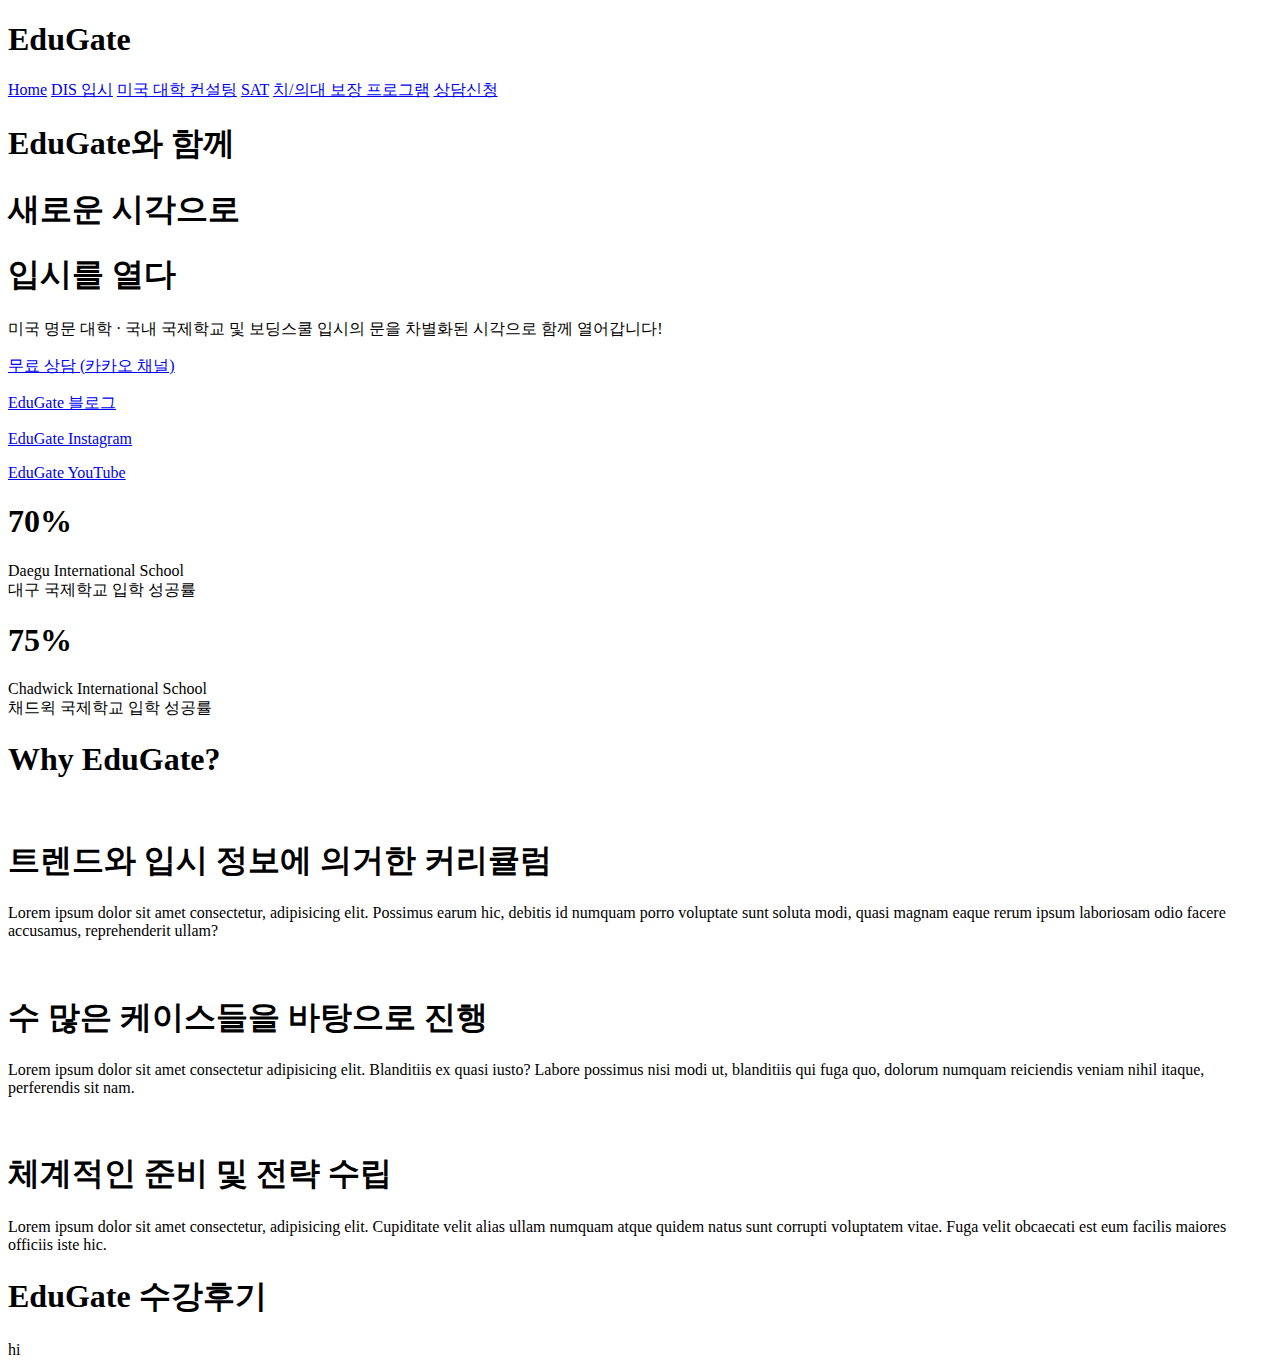
==== EduGate Website/index.html @ 1e550683 "Main Page" ====
<!DOCTYPE html>
<html lang="en">
<head>
    <link rel="stylesheet" href="./style.css">
    <link rel="stylesheet" href="./Ustyle.css">
    <link rel="preconnect" href="https://fonts.googleapis.com">
    <link rel="preconnect" href="https://fonts.gstatic.com" crossorigin>
    <link href="https://fonts.googleapis.com/css2?family=Nanum+Gothic:wght@400;700;800&display=swap" rel="stylesheet">
</head>
<body>
    <section id="header">
        <div class="header-logo">
            <h1 class="header-logo-text">EduGate</h1>
        </div>
        <div class="header-menu">
            <a href="./index.html" class="header-menu-ele header-menu-Home">Home</a>
            <a href="./Pages/DIS.html" class="header-menu-ele header-menu-DIS">DIS 입시</a>
            <a href="./Pages/Consulting.html" class="header-menu-ele header-menu-College">미국 대학 컨설팅</a>
            <a href="./Pages/SAT.html" class="header-menu-ele header-menu-SAT">SAT</a>
            <a href="./Pages/Med.html" class="header-menu-ele header-menu-Med">치/의대 보장 프로그램</a>
            <a href="#footer" class="header-menu-ele header-menu-Contact">상담신청</a>
        </div>
    </section>
    <section id="main">
        <div class="main-title">
            <h1 class="main-title-text main-title-text1">EduGate와 함께</h1>
            <h1 class="main-title-text main-title-text2">새로운 시각으로</h1>
            <h1 class="main-title-text main-title-text3">입시를 열다</h1>
        </div>
        <p class="main-description">미국 명문 대학 · 국내 국제학교 및 보딩스쿨 입시의 문을 차별화된 시각으로 함께 열어갑니다!</p>
        <div class="main-link-container">
            <a href="http://pf.kakao.com/_VxdJHG"><div class="main-link-item main-link-kakao"><p>무료 상담 (카카오 채널)</p></div></a>
            <a href="http://blog.naver.com/edugate-daegu"><div class="main-link-item main-link-blog"><p>EduGate 블로그</p></div></a>
            <a href="http://instagram.com/edugate_daegu/"><div class="main-link-item main-link-instagram"><p>EduGate Instagram</p></div></a>
            <a href="https://www.youtube.com/@edugatekorea"><div class="main-link-item main-link-youtube"><p>EduGate YouTube</p></div></a>
        </div>
    </section>
    <section id="stats">
        <div class="stats-container">
            <div class="stats-item">
                <h1 class="stats-item-title">70%</h1>
                <p class="stats-item-para">Daegu International School<br>대구 국제학교 입학 성공률</p>
            </div>
            <div class="stats-item">
                <h1 class="stats-item-title">75%</h1>
                <p class="stats-item-para">Chadwick International School<br>채드윅 국제학교 입학 성공률</p>
            </div>
        </div>
    </section>
    <section id="why">
        <h1 class="why-title section-title">Why EduGate?</h1>
        <div class="why-container">
            <div class="why-element">
                <img src="" alt="">
                <h1 class="why-element-title">트렌드와 입시 정보에 의거한 커리큘럼</h1>
                <p class="why-element-para">Lorem ipsum dolor sit amet consectetur, adipisicing elit. Possimus earum hic, debitis id numquam porro voluptate sunt soluta modi, quasi magnam eaque rerum ipsum laboriosam odio facere accusamus, reprehenderit ullam?</p>
            </div>
            <div class="why-element">
                <img src="" alt="">
                <h1 class="why-element-title">수 많은 케이스들을 바탕으로 진행</h1>
                <p class="why-element-para">Lorem ipsum dolor sit amet consectetur adipisicing elit. Blanditiis ex quasi iusto? Labore possimus nisi modi ut, blanditiis qui fuga quo, dolorum numquam reiciendis veniam nihil itaque, perferendis sit nam.</p>
            </div>
            <div class="why-element">
                <img src="" alt="">
                <h1 class="why-element-title">체계적인 준비 및 전략 수립</h1>
                <p class="why-element-para">Lorem ipsum dolor sit amet consectetur, adipisicing elit. Cupiditate velit alias ullam numquam atque quidem natus sunt corrupti voluptatem vitae. Fuga velit obcaecati est eum facilis maiores officiis iste hic.</p>
            </div>
        </div>
    </section>
    <section id="review">
        <h1 class="review-title section-title">EduGate 수강후기</h1>
    </section>
    <section id="college"></section>
    <section id="footer">hi</section>
</body>
</html>
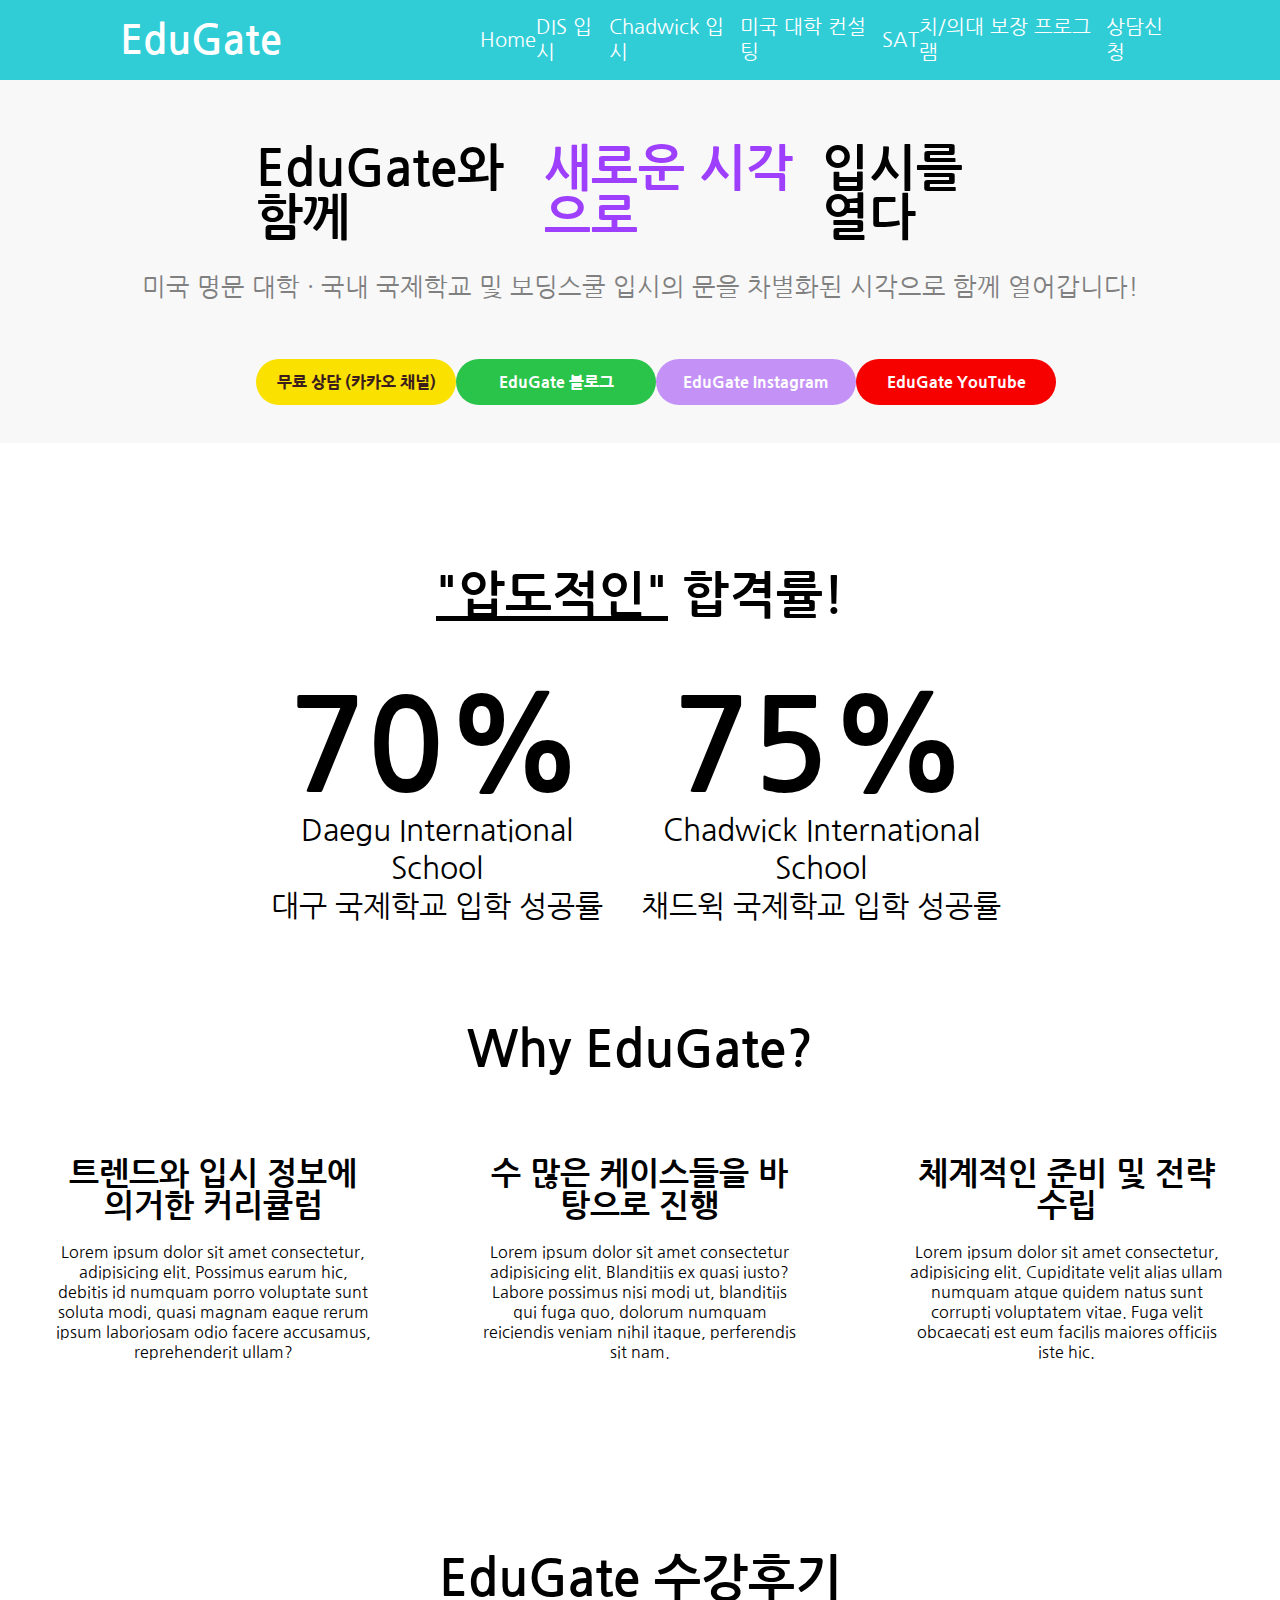
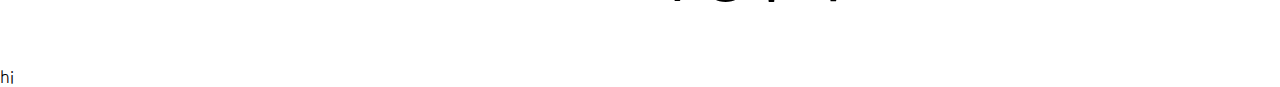
==== commit 822c3f6f: "Main Page Design" ====
--- a/EduGate Website/index.html
+++ b/EduGate Website/index.html
@@ -15,6 +15,7 @@
         <div class="header-menu">
             <a href="./index.html" class="header-menu-ele header-menu-Home">Home</a>
             <a href="./Pages/DIS.html" class="header-menu-ele header-menu-DIS">DIS 입시</a>
+            <a href="./Pages/Chadwick.html" class="header-menu-ele header-menu-DIS">Chadwick 입시</a>
             <a href="./Pages/Consulting.html" class="header-menu-ele header-menu-College">미국 대학 컨설팅</a>
             <a href="./Pages/SAT.html" class="header-menu-ele header-menu-SAT">SAT</a>
             <a href="./Pages/Med.html" class="header-menu-ele header-menu-Med">치/의대 보장 프로그램</a>
@@ -36,6 +37,7 @@
         </div>
     </section>
     <section id="stats">
+        <h1 class="section-title"><span class="under-line">"압도적인"</span> 합격률!</h1>
         <div class="stats-container">
             <div class="stats-item">
                 <h1 class="stats-item-title">70%</h1>
@@ -51,17 +53,17 @@
         <h1 class="why-title section-title">Why EduGate?</h1>
         <div class="why-container">
             <div class="why-element">
-                <img src="" alt="">
+                <img src="./Images/360_F_248426448_NVKLywWqArG2ADUxDq6QprtIzsF82dMF.jpg" alt="">
                 <h1 class="why-element-title">트렌드와 입시 정보에 의거한 커리큘럼</h1>
                 <p class="why-element-para">Lorem ipsum dolor sit amet consectetur, adipisicing elit. Possimus earum hic, debitis id numquam porro voluptate sunt soluta modi, quasi magnam eaque rerum ipsum laboriosam odio facere accusamus, reprehenderit ullam?</p>
             </div>
             <div class="why-element">
-                <img src="" alt="">
+                <img src="./Images/360_F_248426448_NVKLywWqArG2ADUxDq6QprtIzsF82dMF.jpg" alt="">
                 <h1 class="why-element-title">수 많은 케이스들을 바탕으로 진행</h1>
                 <p class="why-element-para">Lorem ipsum dolor sit amet consectetur adipisicing elit. Blanditiis ex quasi iusto? Labore possimus nisi modi ut, blanditiis qui fuga quo, dolorum numquam reiciendis veniam nihil itaque, perferendis sit nam.</p>
             </div>
             <div class="why-element">
-                <img src="" alt="">
+                <img src="./Images/360_F_248426448_NVKLywWqArG2ADUxDq6QprtIzsF82dMF.jpg" alt="">
                 <h1 class="why-element-title">체계적인 준비 및 전략 수립</h1>
                 <p class="why-element-para">Lorem ipsum dolor sit amet consectetur, adipisicing elit. Cupiditate velit alias ullam numquam atque quidem natus sunt corrupti voluptatem vitae. Fuga velit obcaecati est eum facilis maiores officiis iste hic.</p>
             </div>
--- a/EduGate Website/style.css
+++ b/EduGate Website/style.css
@@ -0,0 +1,139 @@
+/* Commons */
+.section-title {
+    margin-top: 5%;
+    margin-bottom: 5%;
+    text-align: center;
+    font-size: 50px;
+}
+.under-line {
+    text-decoration: underline;
+}
+/* Main Section */
+#main {
+    padding-top: 5%;
+    padding-bottom: 3%;
+    background-color: rgb(248,248,249);
+}
+
+.main-title {
+    width: 60%;
+    margin-left: 20%;
+    display: flex;
+    justify-content: space-between;
+}
+
+.main-title-text {
+    font-size: 50px;
+}
+
+.main-title-text2 {
+    color: rgb(158,63,253);
+}
+
+.main-description {
+    color: gray;
+    padding: 30px;
+    font-size: 25px;
+    text-align: center;
+}
+
+.main-link-container {
+    display: flex;
+    width: 60%;
+    margin-top: 2%;
+    margin-left: 20%;
+    justify-content: space-between;
+}
+
+.main-link-container a {
+    text-decoration: none;
+}
+
+.main-link-item {
+    width: 200px;
+    text-align: center;
+    border-radius: 25px;
+}
+
+.main-link-item p {
+    color: white;
+    padding-top: 15px;
+    padding-bottom: 15px;
+    font-weight: 900;
+}
+
+.main-link-kakao {
+    background-color: rgb(250,225,0);
+}
+
+.main-link-kakao p {
+    color: rgb(60,29,30);
+}
+
+.main-link-blog {
+    background-color: rgb(42,196,75);
+    color: white;
+}
+
+.main-link-instagram {
+    background-color: rgb(196,145,247);
+    color: white;
+}
+
+.main-link-youtube {
+    background-color: rgb(247,0,0);
+    color: white;
+}
+
+/* Stats Section*/
+
+#stats {
+    padding-top: 5%;
+    margin-bottom: 100px;
+}
+
+.stats-container {
+    display: flex;
+    padding-right: 20%;
+    padding-left: 20%;
+    justify-content: space-between;
+}
+
+.stats-item {
+    text-align: center;
+}
+
+.stats-item-title {
+    font-size: 10vw;
+    font-weight: bolder;
+}
+
+.stats-item-para {
+    font-size: 30px;
+}
+
+/* Why EduGate Section */
+
+#why {
+    padding-bottom: 10%;
+}
+
+.why-container {
+    display: flex;
+    justify-content: space-around;
+}
+
+.why-element {
+    width: 25%;
+}
+
+.why-element-title {
+    margin-bottom: 20px;
+}
+
+.why-element-title,
+.why-element-para {
+    text-align: center;
+}
+
+/* Review Section */
--- a/EduGate Website/Ustyle.css
+++ b/EduGate Website/Ustyle.css
@@ -0,0 +1,36 @@
+* {
+    margin: 0;
+    padding: 0;
+    font-family: "Nanum Gothic", sans-serif;
+}
+
+#header {
+    background-color: rgb(48,205,215);
+    height: 80px;
+    display: flex;
+    justify-content: space-between;
+}
+
+.header-logo {
+    margin-left: 120px;
+    align-self: center;
+}
+
+.header-logo-text {
+    color: white;
+    font-size: 40px;
+}
+
+.header-menu {
+    margin-right: 100px;
+    display: flex;
+    width: 700px;
+    justify-content: space-between;
+}
+
+.header-menu-ele {
+    text-decoration: none;
+    color: white;
+    align-self: center;
+    font-size: 20px;
+}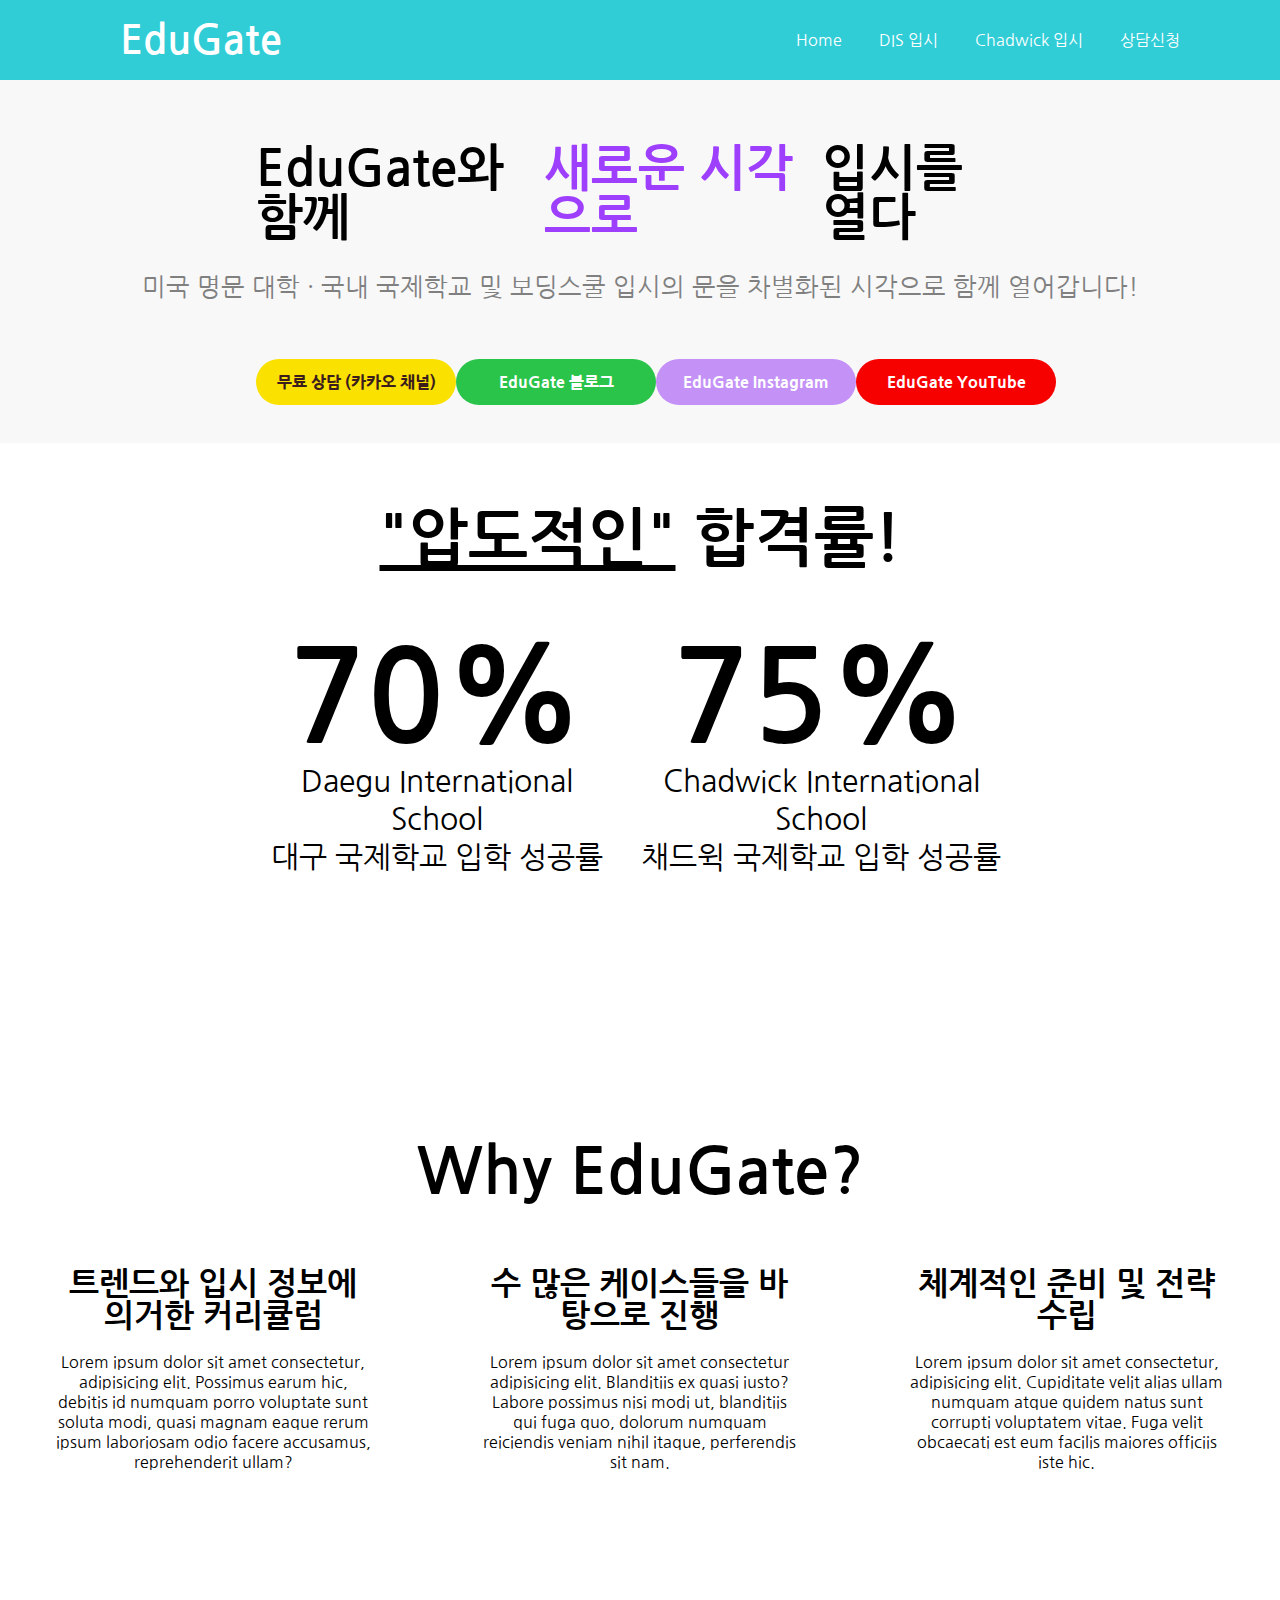
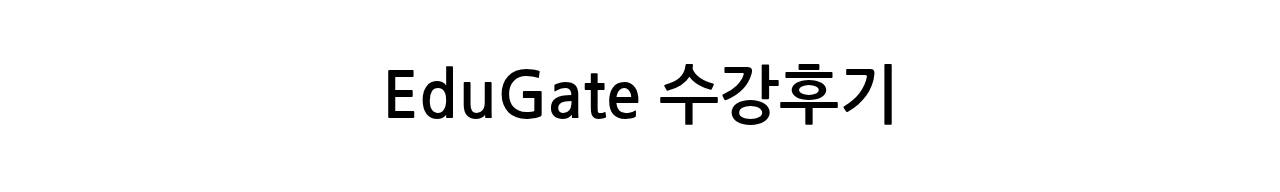
==== commit 60ea9716: "Header Menu Hover Action" ====
--- a/EduGate Website/index.html
+++ b/EduGate Website/index.html
@@ -1,6 +1,7 @@
 <!DOCTYPE html>
 <html lang="en">
 <head>
+    <title>EduGate</title>
     <link rel="stylesheet" href="./style.css">
     <link rel="stylesheet" href="./Ustyle.css">
     <link rel="preconnect" href="https://fonts.googleapis.com">
@@ -10,12 +11,12 @@
 <body>
     <section id="header">
         <div class="header-logo">
-            <h1 class="header-logo-text">EduGate</h1>
+            <a href="./index.html"><h1 class="header-logo-text">EduGate</h1></a>
         </div>
         <div class="header-menu">
             <a href="./index.html" class="header-menu-ele header-menu-Home">Home</a>
-            <a href="./Pages/DIS.html" class="header-menu-ele header-menu-DIS">DIS 입시</a>
-            <a href="./Pages/Chadwick.html" class="header-menu-ele header-menu-DIS">Chadwick 입시</a>
+            <a href="./Pages/DIS.html" target="_blank" class="header-menu-ele header-menu-DIS">DIS 입시</a>
+            <a href="./Pages/Chadwick.html" class="header-menu-ele header-menu-Chadwick">Chadwick 입시</a>
             <a href="./Pages/Consulting.html" class="header-menu-ele header-menu-College">미국 대학 컨설팅</a>
             <a href="./Pages/SAT.html" class="header-menu-ele header-menu-SAT">SAT</a>
             <a href="./Pages/Med.html" class="header-menu-ele header-menu-Med">치/의대 보장 프로그램</a>
@@ -73,6 +74,8 @@
         <h1 class="review-title section-title">EduGate 수강후기</h1>
     </section>
     <section id="college"></section>
-    <section id="footer">hi</section>
+    <section id="footer">
+        
+    </section>
 </body>
 </html>--- a/EduGate Website/style.css
+++ b/EduGate Website/style.css
@@ -3,11 +3,19 @@
     margin-top: 5%;
     margin-bottom: 5%;
     text-align: center;
-    font-size: 50px;
+    font-size: 5vw;
 }
 .under-line {
     text-decoration: underline;
 }
+
+/* Invisible */
+.header-menu-College,
+.header-menu-SAT,
+.header-menu-Med {
+    display: none;
+}
+
 /* Main Section */
 #main {
     padding-top: 5%;
@@ -88,7 +96,6 @@
 /* Stats Section*/
 
 #stats {
-    padding-top: 5%;
     margin-bottom: 100px;
 }
 
@@ -115,6 +122,7 @@
 /* Why EduGate Section */
 
 #why {
+    padding-top: 100px;
     padding-bottom: 10%;
 }
 
@@ -124,7 +132,14 @@
 }
 
 .why-element {
+    display: flex;
+    flex-direction: column;
     width: 25%;
+}
+
+.why-element img {
+    align-self: center;
+    width: 80%;
 }
 
 .why-element-title {
--- a/EduGate Website/Ustyle.css
+++ b/EduGate Website/Ustyle.css
@@ -2,6 +2,13 @@
     margin: 0;
     padding: 0;
     font-family: "Nanum Gothic", sans-serif;
+}
+
+/* Invisible */
+.header-menu-College,
+.header-menu-SAT,
+.header-menu-Med {
+    display: none;
 }
 
 #header {
@@ -16,7 +23,12 @@
     align-self: center;
 }
 
+a:has(h1.header-logo-text) {
+    text-decoration: none;
+}
+
 .header-logo-text {
+    text-decoration: none;
     color: white;
     font-size: 40px;
 }
@@ -24,7 +36,7 @@
 .header-menu {
     margin-right: 100px;
     display: flex;
-    width: 700px;
+    width: 30vw;
     justify-content: space-between;
 }
 
@@ -32,5 +44,35 @@
     text-decoration: none;
     color: white;
     align-self: center;
-    font-size: 20px;
+    animation-name: out;
+    animation-duration: 0.3s;
+    animation-fill-mode: forwards;
+}
+
+.header-menu-ele:hover {
+    animation-name: in;
+    animation-duration: 0.3s;
+    animation-fill-mode: forwards;
+}
+
+@keyframes in {
+    0% {
+        font-size: 20px;
+        font-weight: 400;
+    }
+    100% {
+        font-weight: bold;
+        font-size: 23px;
+    }
+}
+
+@keyframes out {
+    0% {
+        font-weight: bold;
+        font-size: 23px;
+    }
+    100% {
+        font-size: 20px;
+        font-weight: 400;
+    }
 }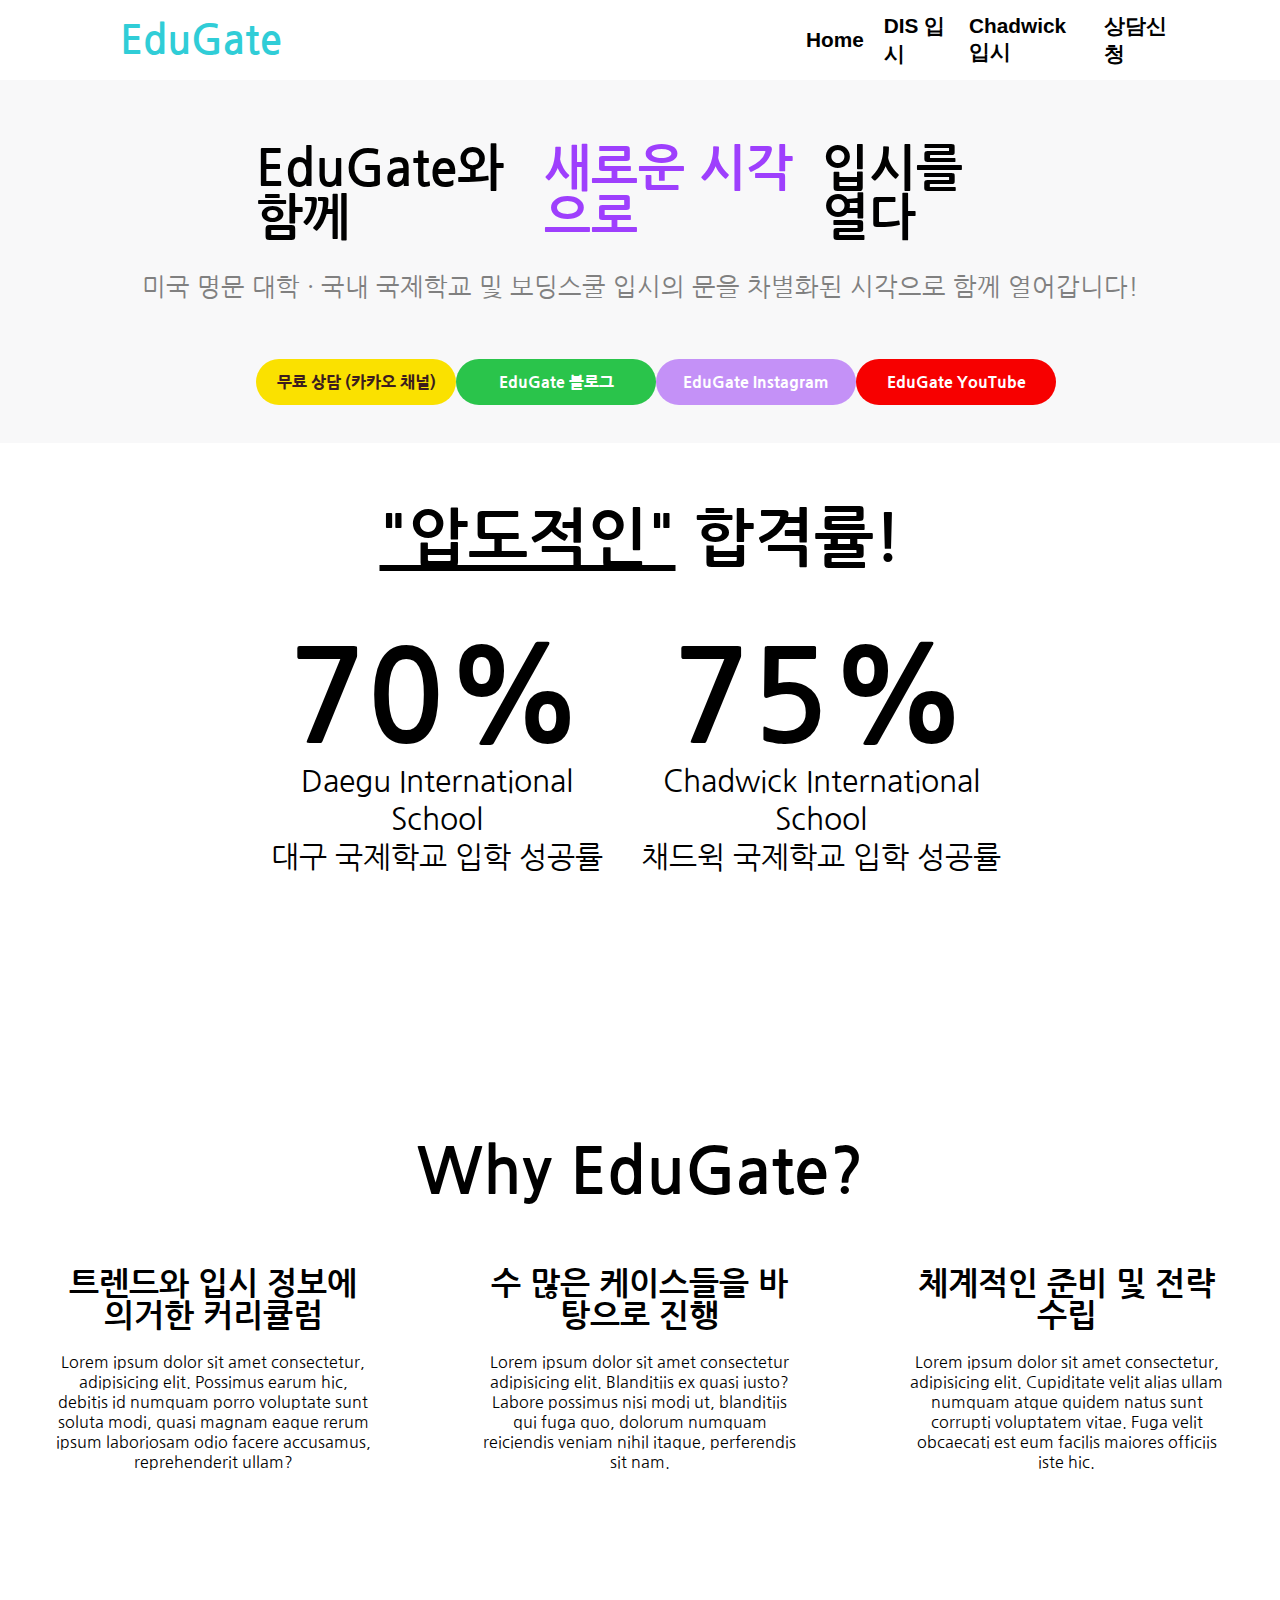
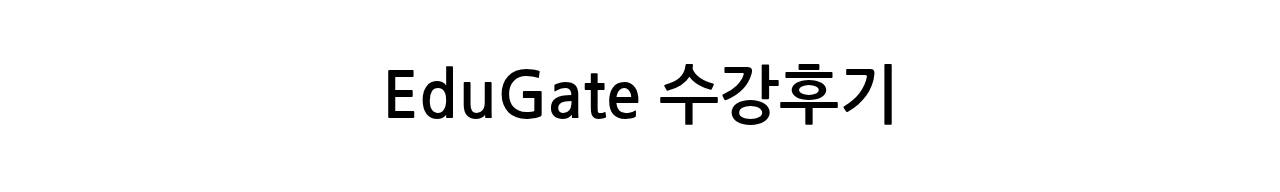
==== commit e7ad8a92: "Connected with app.js" ====
--- a/EduGate Website/index.html
+++ b/EduGate Website/index.html
@@ -7,15 +7,16 @@
     <link rel="preconnect" href="https://fonts.googleapis.com">
     <link rel="preconnect" href="https://fonts.gstatic.com" crossorigin>
     <link href="https://fonts.googleapis.com/css2?family=Nanum+Gothic:wght@400;700;800&display=swap" rel="stylesheet">
+    <script src="./app.js"></script>
 </head>
 <body>
-    <section id="header">
+    <section id="header" class="show">
         <div class="header-logo">
             <a href="./index.html"><h1 class="header-logo-text">EduGate</h1></a>
         </div>
         <div class="header-menu">
             <a href="./index.html" class="header-menu-ele header-menu-Home">Home</a>
-            <a href="./Pages/DIS.html" target="_blank" class="header-menu-ele header-menu-DIS">DIS 입시</a>
+            <a href="./Pages/DIS.html" class="header-menu-ele header-menu-DIS">DIS 입시</a>
             <a href="./Pages/Chadwick.html" class="header-menu-ele header-menu-Chadwick">Chadwick 입시</a>
             <a href="./Pages/Consulting.html" class="header-menu-ele header-menu-College">미국 대학 컨설팅</a>
             <a href="./Pages/SAT.html" class="header-menu-ele header-menu-SAT">SAT</a>
@@ -75,7 +76,7 @@
     </section>
     <section id="college"></section>
     <section id="footer">
-        
+
     </section>
 </body>
 </html>--- a/EduGate Website/style.css
+++ b/EduGate Website/style.css
@@ -9,12 +9,6 @@
     text-decoration: underline;
 }
 
-/* Invisible */
-.header-menu-College,
-.header-menu-SAT,
-.header-menu-Med {
-    display: none;
-}
 
 /* Main Section */
 #main {
--- a/EduGate Website/Ustyle.css
+++ b/EduGate Website/Ustyle.css
@@ -2,6 +2,11 @@
     margin: 0;
     padding: 0;
     font-family: "Nanum Gothic", sans-serif;
+}
+
+:root {
+    --main-color: rgb(48,205,215);
+    --sub-color: white;
 }
 
 /* Invisible */
@@ -12,7 +17,7 @@
 }
 
 #header {
-    background-color: rgb(48,205,215);
+    background-color: white;
     height: 80px;
     display: flex;
     justify-content: space-between;
@@ -29,7 +34,7 @@
 
 .header-logo-text {
     text-decoration: none;
-    color: white;
+    color: var(--main-color);
     font-size: 40px;
 }
 
@@ -42,19 +47,28 @@
 
 .header-menu-ele {
     text-decoration: none;
-    color: white;
+    color: black;
     align-self: center;
     animation-name: out;
-    animation-duration: 0.3s;
+    animation-duration: 0.5s;
     animation-fill-mode: forwards;
+    font-family: Arial, Helvetica, sans-serif;
+    font-weight: bold;
+    font-size: 1.3rem;
+    padding: 20px 10px;
+}
+
+.header-menu-ele:hover {
+    cursor: pointer;
 }
 
 .header-menu-ele:hover {
     animation-name: in;
-    animation-duration: 0.3s;
+    animation-duration: 0.5s;
     animation-fill-mode: forwards;
 }
 
+/*
 @keyframes in {
     0% {
         font-size: 20px;
@@ -62,17 +76,36 @@
     }
     100% {
         font-weight: bold;
-        font-size: 23px;
+        font-size: 20px;
     }
 }
 
 @keyframes out {
     0% {
         font-weight: bold;
-        font-size: 23px;
+        font-size: 20px;
     }
     100% {
         font-size: 20px;
         font-weight: 400;
     }
+}
+*/
+
+@keyframes in {
+    0% {
+        color: black;
+    }
+    100% {
+        color: var(--main-color);
+    }
+}
+
+@keyframes out {
+    0% {
+        color: var(--main-color);
+    }
+    100% {
+        color: black;
+    }
 }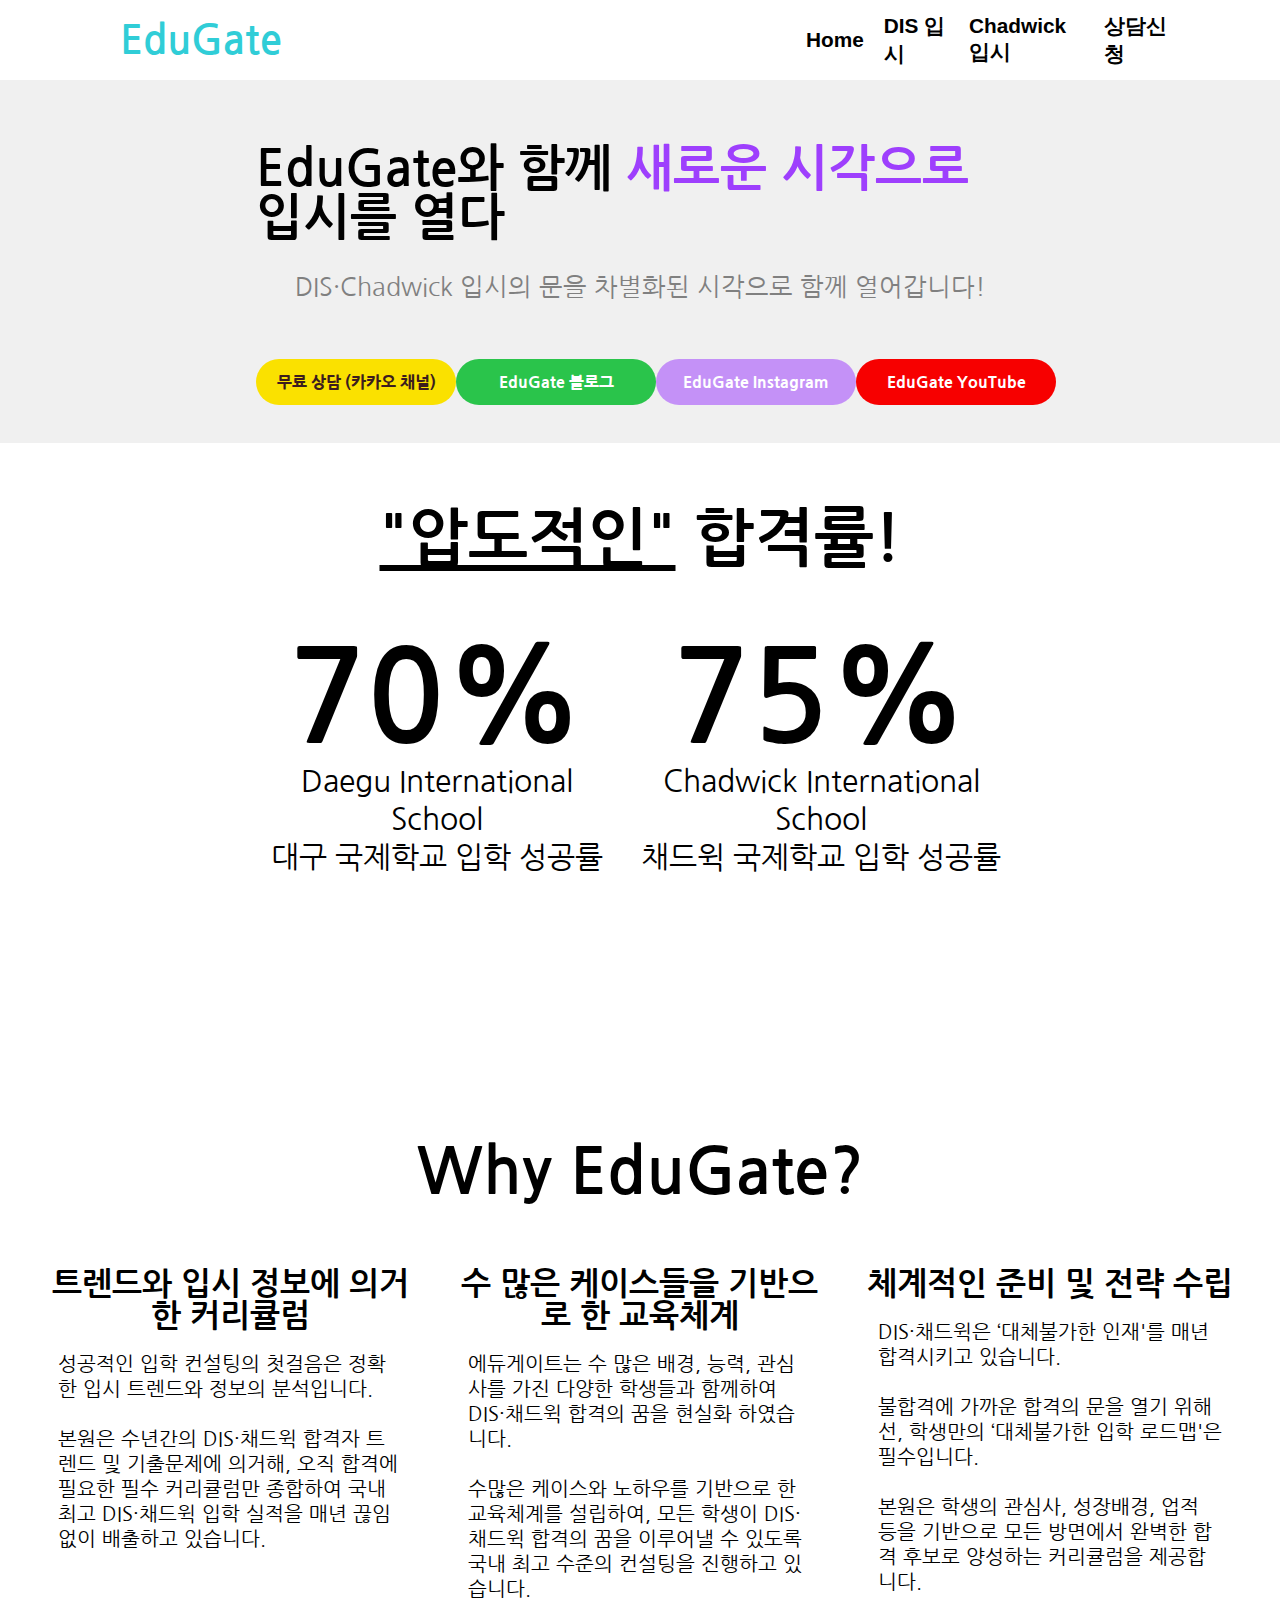
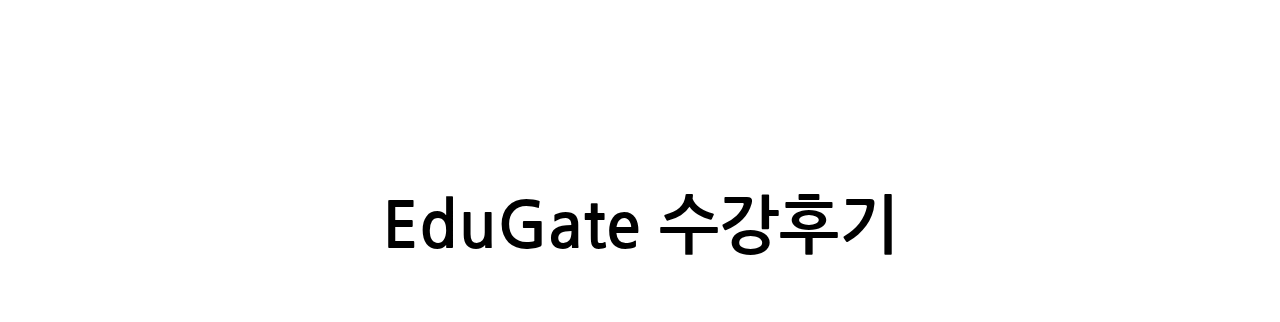
==== commit d52f3799: "Why EduGate Section Update" ====
--- a/EduGate Website/index.html
+++ b/EduGate Website/index.html
@@ -26,11 +26,9 @@
     </section>
     <section id="main">
         <div class="main-title">
-            <h1 class="main-title-text main-title-text1">EduGate와 함께</h1>
-            <h1 class="main-title-text main-title-text2">새로운 시각으로</h1>
-            <h1 class="main-title-text main-title-text3">입시를 열다</h1>
+            <h1 class="main-title-text">EduGate와 함께 <span class="main-title-text2">새로운 시각으로</span> 입시를 열다</h1>
         </div>
-        <p class="main-description">미국 명문 대학 · 국내 국제학교 및 보딩스쿨 입시의 문을 차별화된 시각으로 함께 열어갑니다!</p>
+        <p class="main-description">DIS·Chadwick 입시의 문을 차별화된 시각으로 함께 열어갑니다!</p>
         <div class="main-link-container">
             <a href="http://pf.kakao.com/_VxdJHG"><div class="main-link-item main-link-kakao"><p>무료 상담 (카카오 채널)</p></div></a>
             <a href="http://blog.naver.com/edugate-daegu"><div class="main-link-item main-link-blog"><p>EduGate 블로그</p></div></a>
@@ -57,17 +55,22 @@
             <div class="why-element">
                 <img src="./Images/360_F_248426448_NVKLywWqArG2ADUxDq6QprtIzsF82dMF.jpg" alt="">
                 <h1 class="why-element-title">트렌드와 입시 정보에 의거한 커리큘럼</h1>
-                <p class="why-element-para">Lorem ipsum dolor sit amet consectetur, adipisicing elit. Possimus earum hic, debitis id numquam porro voluptate sunt soluta modi, quasi magnam eaque rerum ipsum laboriosam odio facere accusamus, reprehenderit ullam?</p>
+                <p class="why-element-para">성공적인 입학 컨설팅의 첫걸음은 정확한 입시 트렌드와 정보의 분석입니다.</br></br>
+                    본원은 수년간의 DIS·채드윅 합격자 트렌드 및 기출문제에 의거해, 오직 합격에 필요한 필수 커리큘럼만 종합하여 국내 최고 DIS·채드윅 입학 실적을 매년 끊임없이 배출하고 있습니다.</p>
             </div>
             <div class="why-element">
                 <img src="./Images/360_F_248426448_NVKLywWqArG2ADUxDq6QprtIzsF82dMF.jpg" alt="">
-                <h1 class="why-element-title">수 많은 케이스들을 바탕으로 진행</h1>
-                <p class="why-element-para">Lorem ipsum dolor sit amet consectetur adipisicing elit. Blanditiis ex quasi iusto? Labore possimus nisi modi ut, blanditiis qui fuga quo, dolorum numquam reiciendis veniam nihil itaque, perferendis sit nam.</p>
+                <h1 class="why-element-title">수 많은 케이스들을 기반으로 한 교육체계</h1>
+                <p class="why-element-para">에듀게이트는 수 많은 배경, 능력, 관심사를 가진 다양한 학생들과 함께하여 DIS·채드윅 합격의 꿈을 현실화 하였습니다.</br></br>
+                    수많은 케이스와 노하우를 기반으로 한 교육체계를 설립하여, 모든 학생이 DIS·채드윅 합격의 꿈을 이루어낼 수 있도록 국내 최고 수준의 컨설팅을 진행하고 있습니다. 
+                </p>
             </div>
             <div class="why-element">
                 <img src="./Images/360_F_248426448_NVKLywWqArG2ADUxDq6QprtIzsF82dMF.jpg" alt="">
                 <h1 class="why-element-title">체계적인 준비 및 전략 수립</h1>
-                <p class="why-element-para">Lorem ipsum dolor sit amet consectetur, adipisicing elit. Cupiditate velit alias ullam numquam atque quidem natus sunt corrupti voluptatem vitae. Fuga velit obcaecati est eum facilis maiores officiis iste hic.</p>
+                <p class="why-element-para">DIS·채드윅은 ‘대체불가한 인재'를 매년 합격시키고 있습니다.</br></br>
+                    불합격에 가까운 합격의 문을 열기 위해선, 학생만의 ‘대체불가한 입학 로드맵'은 필수입니다.</br></br>
+                    본원은 학생의 관심사, 성장배경, 업적 등을 기반으로 모든 방면에서 완벽한 합격 후보로 양성하는 커리큘럼을 제공합니다.</p>
             </div>
         </div>
     </section>
--- a/EduGate Website/style.css
+++ b/EduGate Website/style.css
@@ -14,7 +14,7 @@
 #main {
     padding-top: 5%;
     padding-bottom: 3%;
-    background-color: rgb(248,248,249);
+    background-color: rgb(240,240,240);
 }
 
 .main-title {
@@ -123,12 +123,13 @@
 .why-container {
     display: flex;
     justify-content: space-around;
+    padding: 0 2vw;
 }
 
 .why-element {
     display: flex;
     flex-direction: column;
-    width: 25%;
+    width: 30vw;
 }
 
 .why-element img {
@@ -138,11 +139,12 @@
 
 .why-element-title {
     margin-bottom: 20px;
-}
-
-.why-element-title,
-.why-element-para {
     text-align: center;
 }
 
+.why-element-para {
+    padding: 0 20px;
+    font-size: 20px;
+}
+
 /* Review Section */
--- a/EduGate Website/Ustyle.css
+++ b/EduGate Website/Ustyle.css
@@ -17,10 +17,22 @@
 }
 
 #header {
+    position: sticky;
+    top: 0px;
+    z-index: 2;
     background-color: white;
     height: 80px;
+    /*border-bottom: solid 1px black;*/
     display: flex;
     justify-content: space-between;
+}
+
+#header.show {
+    animation: show 0.5s forwards;
+}
+
+#header:not(.show) {
+    animation: disappear 0.5s forwards;
 }
 
 .header-logo {
@@ -68,29 +80,25 @@
     animation-fill-mode: forwards;
 }
 
-/*
-@keyframes in {
+@keyframes show {
     0% {
-        font-size: 20px;
-        font-weight: 400;
+        transform: translateY(-100%); 
     }
+
     100% {
-        font-weight: bold;
-        font-size: 20px;
+        transform: translateY(0%);
     }
 }
 
-@keyframes out {
+@keyframes disappear {
     0% {
-        font-weight: bold;
-        font-size: 20px;
+        transform: translateY(0%); 
     }
+
     100% {
-        font-size: 20px;
-        font-weight: 400;
+        transform: translateY(-100%);
     }
 }
-*/
 
 @keyframes in {
     0% {
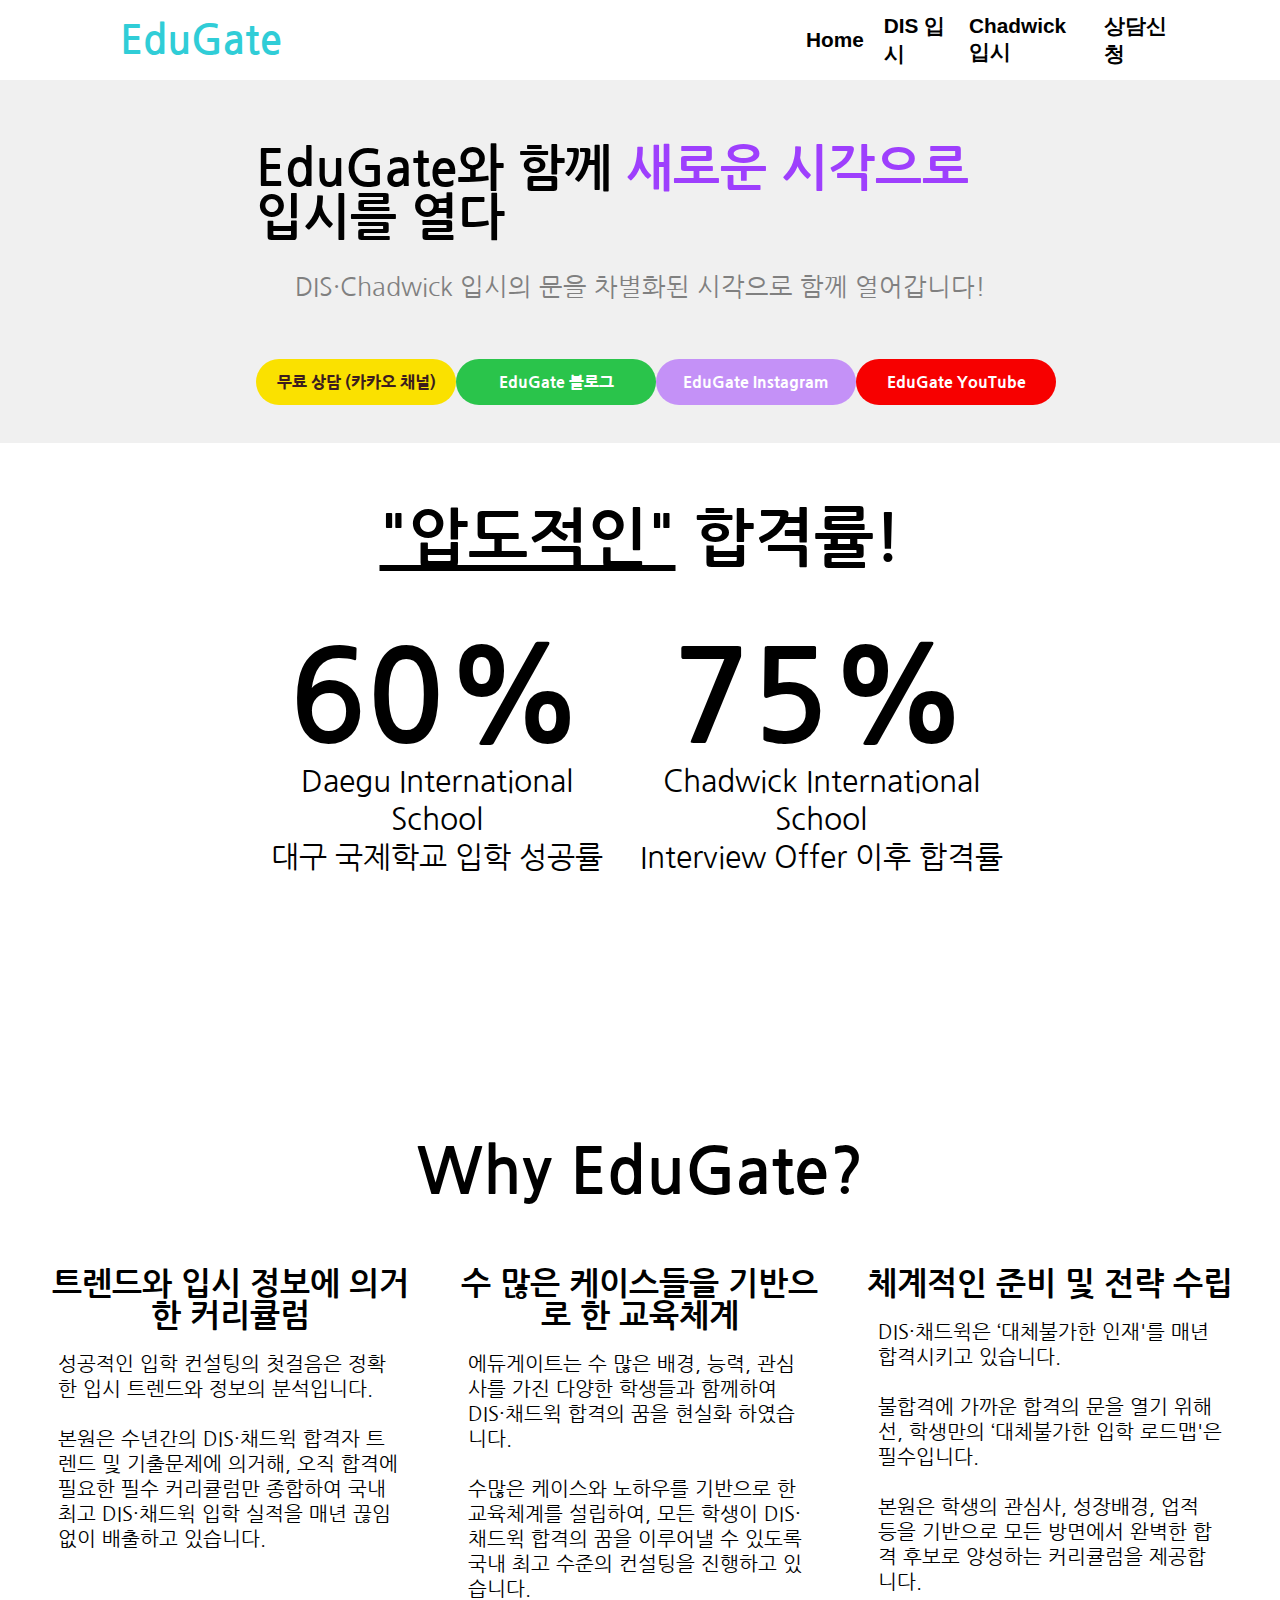
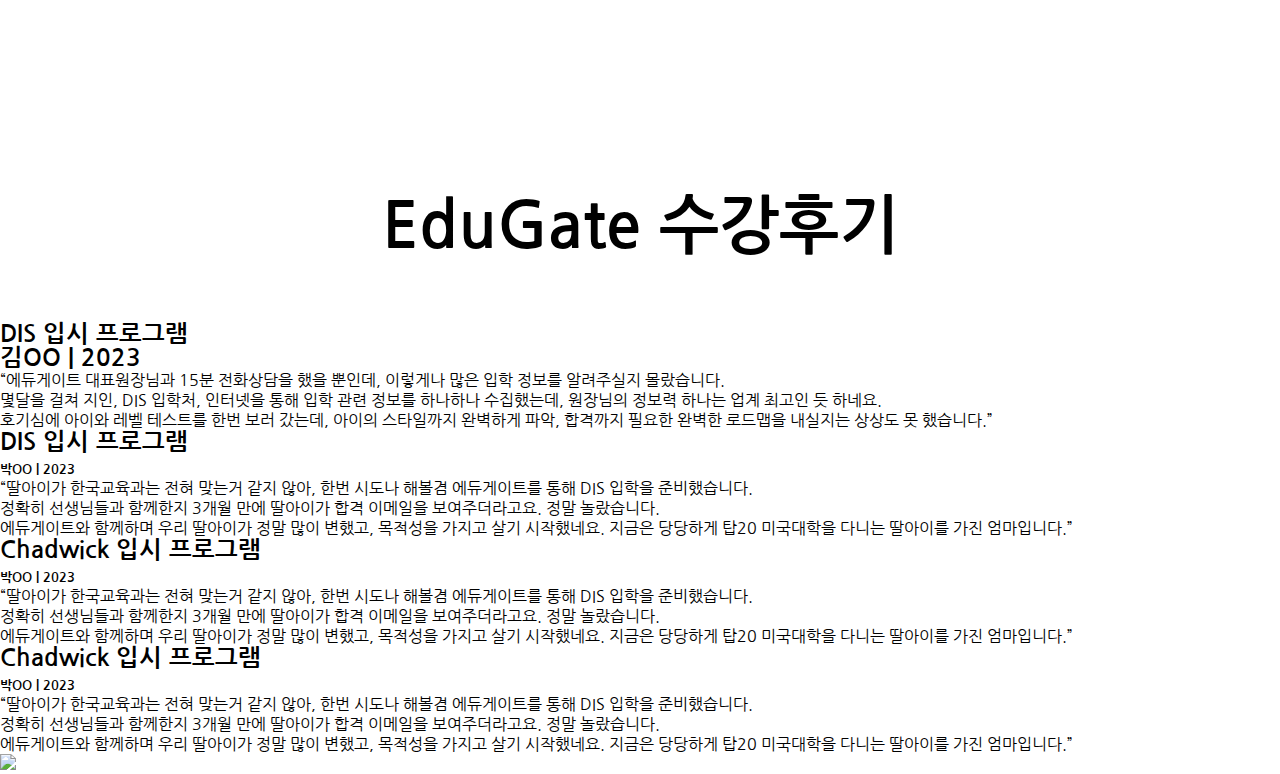
==== commit 22733fc8: "Added Images for Why EduGate Section. Added Review Section" ====
--- a/EduGate Website/index.html
+++ b/EduGate Website/index.html
@@ -40,12 +40,12 @@
         <h1 class="section-title"><span class="under-line">"압도적인"</span> 합격률!</h1>
         <div class="stats-container">
             <div class="stats-item">
-                <h1 class="stats-item-title">70%</h1>
+                <h1 class="stats-item-title">60%</h1>
                 <p class="stats-item-para">Daegu International School<br>대구 국제학교 입학 성공률</p>
             </div>
             <div class="stats-item">
                 <h1 class="stats-item-title">75%</h1>
-                <p class="stats-item-para">Chadwick International School<br>채드윅 국제학교 입학 성공률</p>
+                <p class="stats-item-para">Chadwick International School<br>Interview Offer 이후 합격률</p>
             </div>
         </div>
     </section>
@@ -53,20 +53,20 @@
         <h1 class="why-title section-title">Why EduGate?</h1>
         <div class="why-container">
             <div class="why-element">
-                <img src="./Images/360_F_248426448_NVKLywWqArG2ADUxDq6QprtIzsF82dMF.jpg" alt="">
+                <img src="./Images/Curriculum.png" alt="">
                 <h1 class="why-element-title">트렌드와 입시 정보에 의거한 커리큘럼</h1>
                 <p class="why-element-para">성공적인 입학 컨설팅의 첫걸음은 정확한 입시 트렌드와 정보의 분석입니다.</br></br>
                     본원은 수년간의 DIS·채드윅 합격자 트렌드 및 기출문제에 의거해, 오직 합격에 필요한 필수 커리큘럼만 종합하여 국내 최고 DIS·채드윅 입학 실적을 매년 끊임없이 배출하고 있습니다.</p>
             </div>
             <div class="why-element">
-                <img src="./Images/360_F_248426448_NVKLywWqArG2ADUxDq6QprtIzsF82dMF.jpg" alt="">
+                <img src="./Images/Acceptance.png" alt="">
                 <h1 class="why-element-title">수 많은 케이스들을 기반으로 한 교육체계</h1>
                 <p class="why-element-para">에듀게이트는 수 많은 배경, 능력, 관심사를 가진 다양한 학생들과 함께하여 DIS·채드윅 합격의 꿈을 현실화 하였습니다.</br></br>
                     수많은 케이스와 노하우를 기반으로 한 교육체계를 설립하여, 모든 학생이 DIS·채드윅 합격의 꿈을 이루어낼 수 있도록 국내 최고 수준의 컨설팅을 진행하고 있습니다. 
                 </p>
             </div>
             <div class="why-element">
-                <img src="./Images/360_F_248426448_NVKLywWqArG2ADUxDq6QprtIzsF82dMF.jpg" alt="">
+                <img src="./Images/Strategy.png" alt="">
                 <h1 class="why-element-title">체계적인 준비 및 전략 수립</h1>
                 <p class="why-element-para">DIS·채드윅은 ‘대체불가한 인재'를 매년 합격시키고 있습니다.</br></br>
                     불합격에 가까운 합격의 문을 열기 위해선, 학생만의 ‘대체불가한 입학 로드맵'은 필수입니다.</br></br>
@@ -76,6 +76,53 @@
     </section>
     <section id="review">
         <h1 class="review-title section-title">EduGate 수강후기</h1>
+        <div class="review-collection">
+            <div class="review-box">
+                <h2 class="review-box-title">
+                    DIS 입시 프로그램</br>
+                    <span class="review-box-sub">김OO | 2023</span>
+                </h2>
+                <p class="review-box-content">
+                    “에듀게이트 대표원장님과 15분 전화상담을 했을 뿐인데, 이렇게나 많은 입학 정보를 알려주실지 몰랐습니다.<br>
+                    몇달을 걸쳐 지인, DIS 입학처, 인터넷을 통해 입학 관련 정보를 하나하나 수집했는데, 원장님의 정보력 하나는 업계 최고인 듯 하네요.<br>
+                    호기심에 아이와 레벨 테스트를 한번 보러 갔는데, 아이의 스타일까지 완벽하게 파악, 합격까지 필요한 완벽한 로드맵을 내실지는 상상도 못 했습니다.”
+                </p>
+            </div>
+            <div class="review-box">
+                <h2 class="review-box-title">
+                    DIS 입시 프로그램</br>
+                    <span style="font-size: 1vw">박OO | 2023</span>
+                </h2>
+                <p class="review-box-content">
+                    “딸아이가 한국교육과는 전혀 맞는거 같지 않아, 한번 시도나 해볼겸 에듀게이트를 통해 DIS 입학을 준비했습니다.<br>
+                    정확히 선생님들과 함께한지 3개월 만에 딸아이가 합격 이메일을 보여주더라고요. 정말 놀랐습니다.<br>
+                    에듀게이트와 함께하며 우리 딸아이가 정말 많이 변했고, 목적성을 가지고 살기 시작했네요. 지금은 당당하게 탑20 미국대학을 다니는 딸아이를 가진 엄마입니다.”
+                </p>
+            </div>
+            <div class="review-box">
+                <h2 class="review-box-title">
+                    Chadwick 입시 프로그램</br>
+                    <span style="font-size: 1vw">박OO | 2023</span>
+                </h2>
+                <p class="review-box-content">
+                    “딸아이가 한국교육과는 전혀 맞는거 같지 않아, 한번 시도나 해볼겸 에듀게이트를 통해 DIS 입학을 준비했습니다.<br>
+                    정확히 선생님들과 함께한지 3개월 만에 딸아이가 합격 이메일을 보여주더라고요. 정말 놀랐습니다.<br>
+                    에듀게이트와 함께하며 우리 딸아이가 정말 많이 변했고, 목적성을 가지고 살기 시작했네요. 지금은 당당하게 탑20 미국대학을 다니는 딸아이를 가진 엄마입니다.”
+                </p>
+            </div>
+            <div class="review-box">
+                <h2 class="review-box-title">
+                    Chadwick 입시 프로그램</br>
+                    <span style="font-size: 1vw">박OO | 2023</span>
+                </h2>
+                <p class="review-box-content">
+                    “딸아이가 한국교육과는 전혀 맞는거 같지 않아, 한번 시도나 해볼겸 에듀게이트를 통해 DIS 입학을 준비했습니다.<br>
+                    정확히 선생님들과 함께한지 3개월 만에 딸아이가 합격 이메일을 보여주더라고요. 정말 놀랐습니다.<br>
+                    에듀게이트와 함께하며 우리 딸아이가 정말 많이 변했고, 목적성을 가지고 살기 시작했네요. 지금은 당당하게 탑20 미국대학을 다니는 딸아이를 가진 엄마입니다.”
+                </p>
+                <img src="./Images/Chadwick Logo.png">
+            </div>
+        </div>
     </section>
     <section id="college"></section>
     <section id="footer">
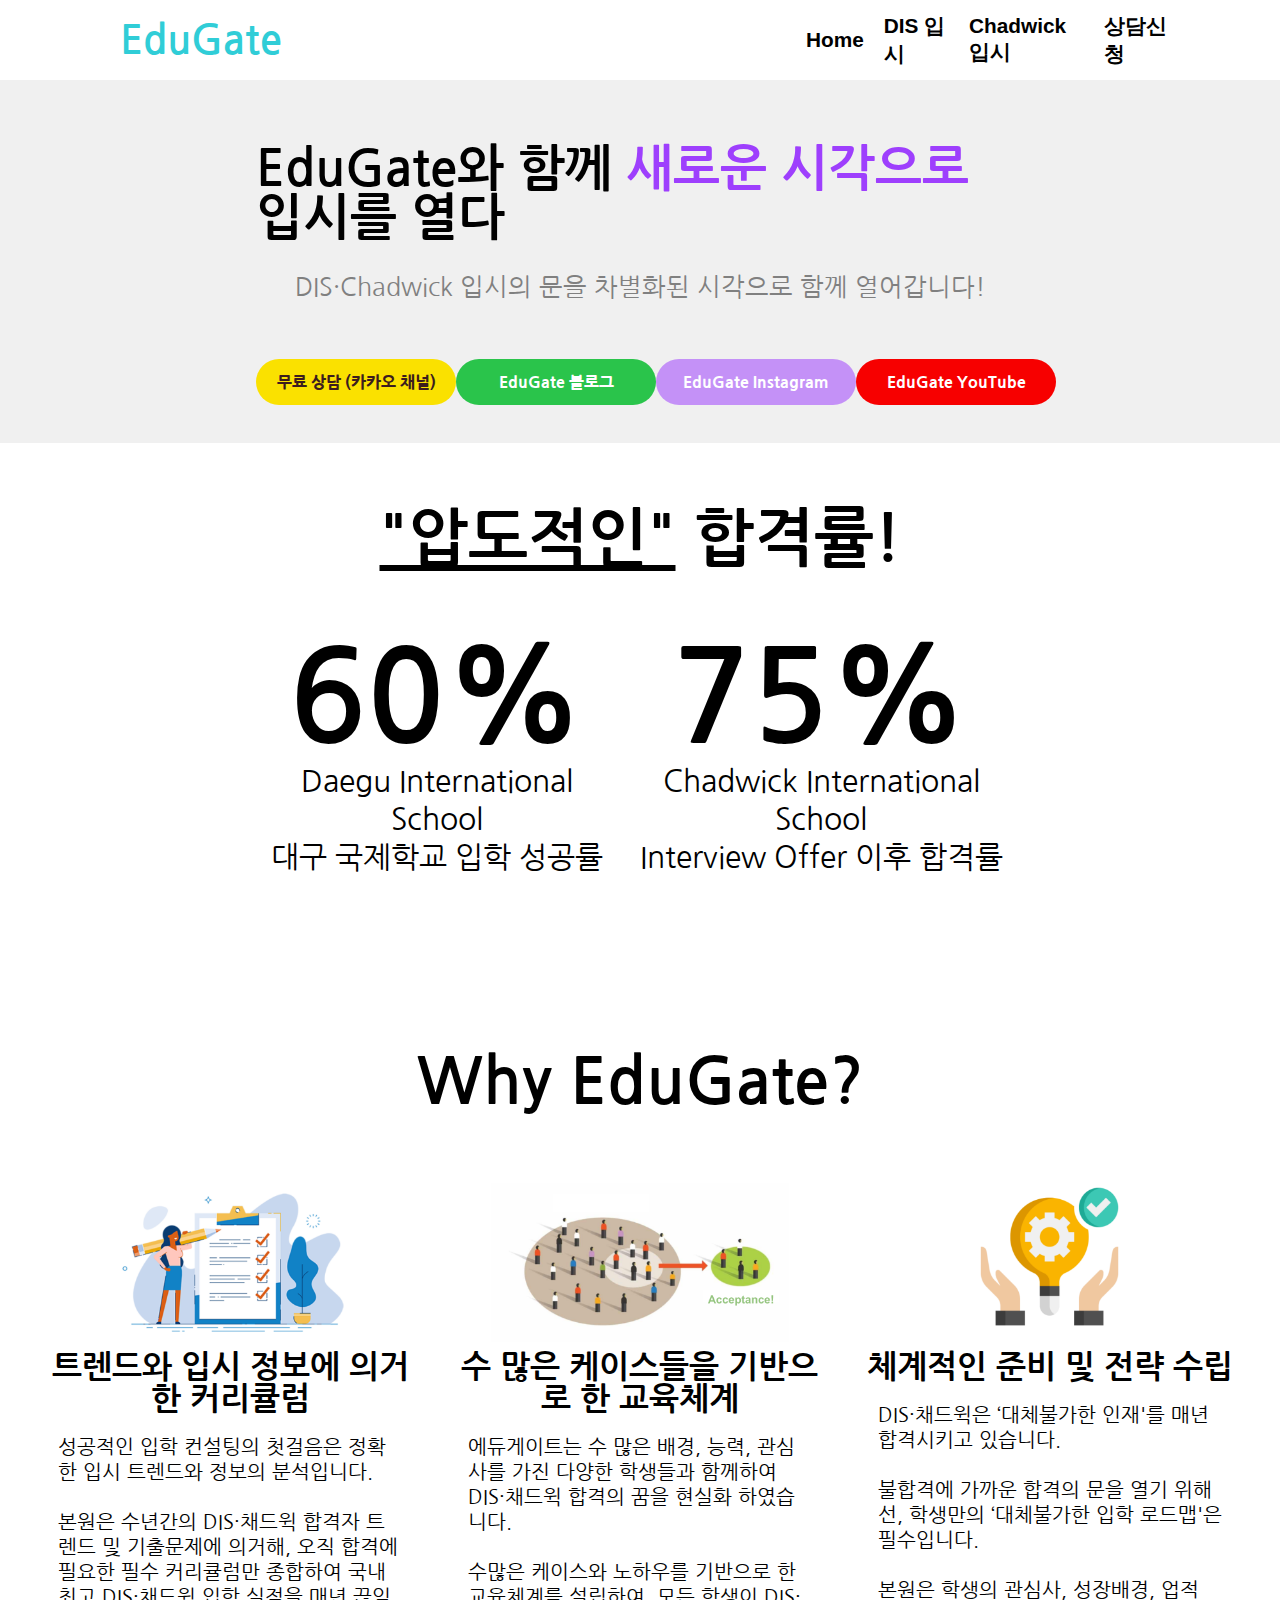
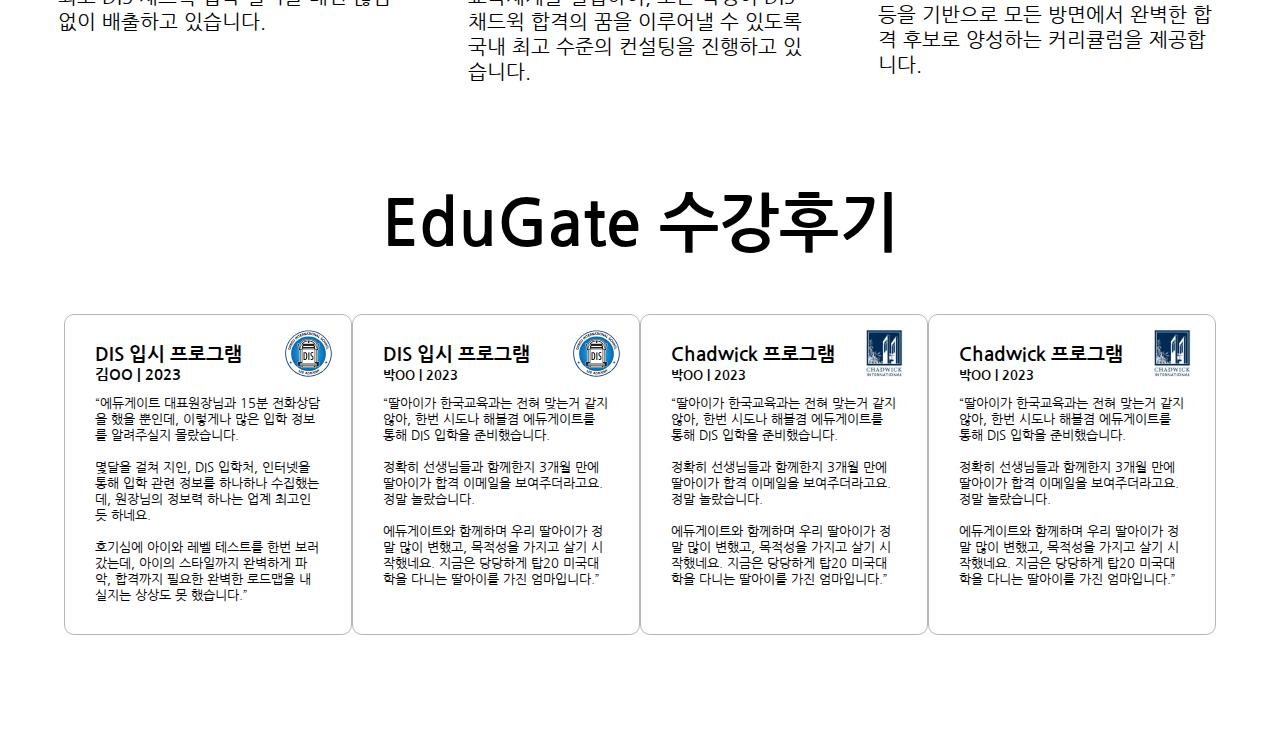
==== commit c4b3b982: "Border-box" ====
--- a/EduGate Website/index.html
+++ b/EduGate Website/index.html
@@ -83,10 +83,11 @@
                     <span class="review-box-sub">김OO | 2023</span>
                 </h2>
                 <p class="review-box-content">
-                    “에듀게이트 대표원장님과 15분 전화상담을 했을 뿐인데, 이렇게나 많은 입학 정보를 알려주실지 몰랐습니다.<br>
-                    몇달을 걸쳐 지인, DIS 입학처, 인터넷을 통해 입학 관련 정보를 하나하나 수집했는데, 원장님의 정보력 하나는 업계 최고인 듯 하네요.<br>
+                    “에듀게이트 대표원장님과 15분 전화상담을 했을 뿐인데, 이렇게나 많은 입학 정보를 알려주실지 몰랐습니다.<br><br>
+                    몇달을 걸쳐 지인, DIS 입학처, 인터넷을 통해 입학 관련 정보를 하나하나 수집했는데, 원장님의 정보력 하나는 업계 최고인 듯 하네요.<br><br>
                     호기심에 아이와 레벨 테스트를 한번 보러 갔는데, 아이의 스타일까지 완벽하게 파악, 합격까지 필요한 완벽한 로드맵을 내실지는 상상도 못 했습니다.”
                 </p>
+                <img src="./Images/DIS Logo.svg">
             </div>
             <div class="review-box">
                 <h2 class="review-box-title">
@@ -94,30 +95,32 @@
                     <span style="font-size: 1vw">박OO | 2023</span>
                 </h2>
                 <p class="review-box-content">
-                    “딸아이가 한국교육과는 전혀 맞는거 같지 않아, 한번 시도나 해볼겸 에듀게이트를 통해 DIS 입학을 준비했습니다.<br>
-                    정확히 선생님들과 함께한지 3개월 만에 딸아이가 합격 이메일을 보여주더라고요. 정말 놀랐습니다.<br>
+                    “딸아이가 한국교육과는 전혀 맞는거 같지 않아, 한번 시도나 해볼겸 에듀게이트를 통해 DIS 입학을 준비했습니다.<br><br>
+                    정확히 선생님들과 함께한지 3개월 만에 딸아이가 합격 이메일을 보여주더라고요. 정말 놀랐습니다.<br><br>
                     에듀게이트와 함께하며 우리 딸아이가 정말 많이 변했고, 목적성을 가지고 살기 시작했네요. 지금은 당당하게 탑20 미국대학을 다니는 딸아이를 가진 엄마입니다.”
                 </p>
+                <img src="./Images/DIS Logo.svg">
             </div>
             <div class="review-box">
                 <h2 class="review-box-title">
-                    Chadwick 입시 프로그램</br>
+                    Chadwick 프로그램</br>
                     <span style="font-size: 1vw">박OO | 2023</span>
                 </h2>
                 <p class="review-box-content">
-                    “딸아이가 한국교육과는 전혀 맞는거 같지 않아, 한번 시도나 해볼겸 에듀게이트를 통해 DIS 입학을 준비했습니다.<br>
-                    정확히 선생님들과 함께한지 3개월 만에 딸아이가 합격 이메일을 보여주더라고요. 정말 놀랐습니다.<br>
+                    “딸아이가 한국교육과는 전혀 맞는거 같지 않아, 한번 시도나 해볼겸 에듀게이트를 통해 DIS 입학을 준비했습니다.<br><br>
+                    정확히 선생님들과 함께한지 3개월 만에 딸아이가 합격 이메일을 보여주더라고요. 정말 놀랐습니다.<br><br>
                     에듀게이트와 함께하며 우리 딸아이가 정말 많이 변했고, 목적성을 가지고 살기 시작했네요. 지금은 당당하게 탑20 미국대학을 다니는 딸아이를 가진 엄마입니다.”
                 </p>
+                <img src="./Images/Chadwick Logo.png">
             </div>
             <div class="review-box">
                 <h2 class="review-box-title">
-                    Chadwick 입시 프로그램</br>
+                    Chadwick 프로그램</br>
                     <span style="font-size: 1vw">박OO | 2023</span>
                 </h2>
                 <p class="review-box-content">
-                    “딸아이가 한국교육과는 전혀 맞는거 같지 않아, 한번 시도나 해볼겸 에듀게이트를 통해 DIS 입학을 준비했습니다.<br>
-                    정확히 선생님들과 함께한지 3개월 만에 딸아이가 합격 이메일을 보여주더라고요. 정말 놀랐습니다.<br>
+                    “딸아이가 한국교육과는 전혀 맞는거 같지 않아, 한번 시도나 해볼겸 에듀게이트를 통해 DIS 입학을 준비했습니다.<br><br>
+                    정확히 선생님들과 함께한지 3개월 만에 딸아이가 합격 이메일을 보여주더라고요. 정말 놀랐습니다.<br><br>
                     에듀게이트와 함께하며 우리 딸아이가 정말 많이 변했고, 목적성을 가지고 살기 시작했네요. 지금은 당당하게 탑20 미국대학을 다니는 딸아이를 가진 엄마입니다.”
                 </p>
                 <img src="./Images/Chadwick Logo.png">
--- a/EduGate Website/style.css
+++ b/EduGate Website/style.css
@@ -116,8 +116,8 @@
 /* Why EduGate Section */
 
 #why {
-    padding-top: 100px;
-    padding-bottom: 10%;
+    padding-top: 10px;
+    padding-bottom: 50px;
 }
 
 .why-container {
@@ -148,3 +148,41 @@
 }
 
 /* Review Section */
+#review {
+    padding-left: 5vw;
+    padding-right: 5vw;
+    margin-bottom: 100px;
+}
+
+.review-collection {
+    display: flex;
+    justify-content: space-around;
+}
+
+.review-box {
+    position: relative;
+    border: solid 1px rgb(182, 181, 181);
+    border-radius: 10px;
+    padding: 30px;
+    width: 20vw;
+}
+
+.review-box-title {
+    margin-bottom: 1vw;
+    font-size: 1.5vw;
+}
+
+.review-box-sub {
+    font-size: 1.2vw;
+}
+
+.review-box-content {
+    font-size: 1vw;
+}
+
+.review-box img {
+    position: absolute;
+    top: 1vw;
+    right: 1.3vw;
+    width: 4vw;
+}--- a/EduGate Website/Ustyle.css
+++ b/EduGate Website/Ustyle.css
@@ -19,7 +19,7 @@
 #header {
     position: sticky;
     top: 0px;
-    z-index: 2;
+    z-index: 10;
     background-color: white;
     height: 80px;
     /*border-bottom: solid 1px black;*/
